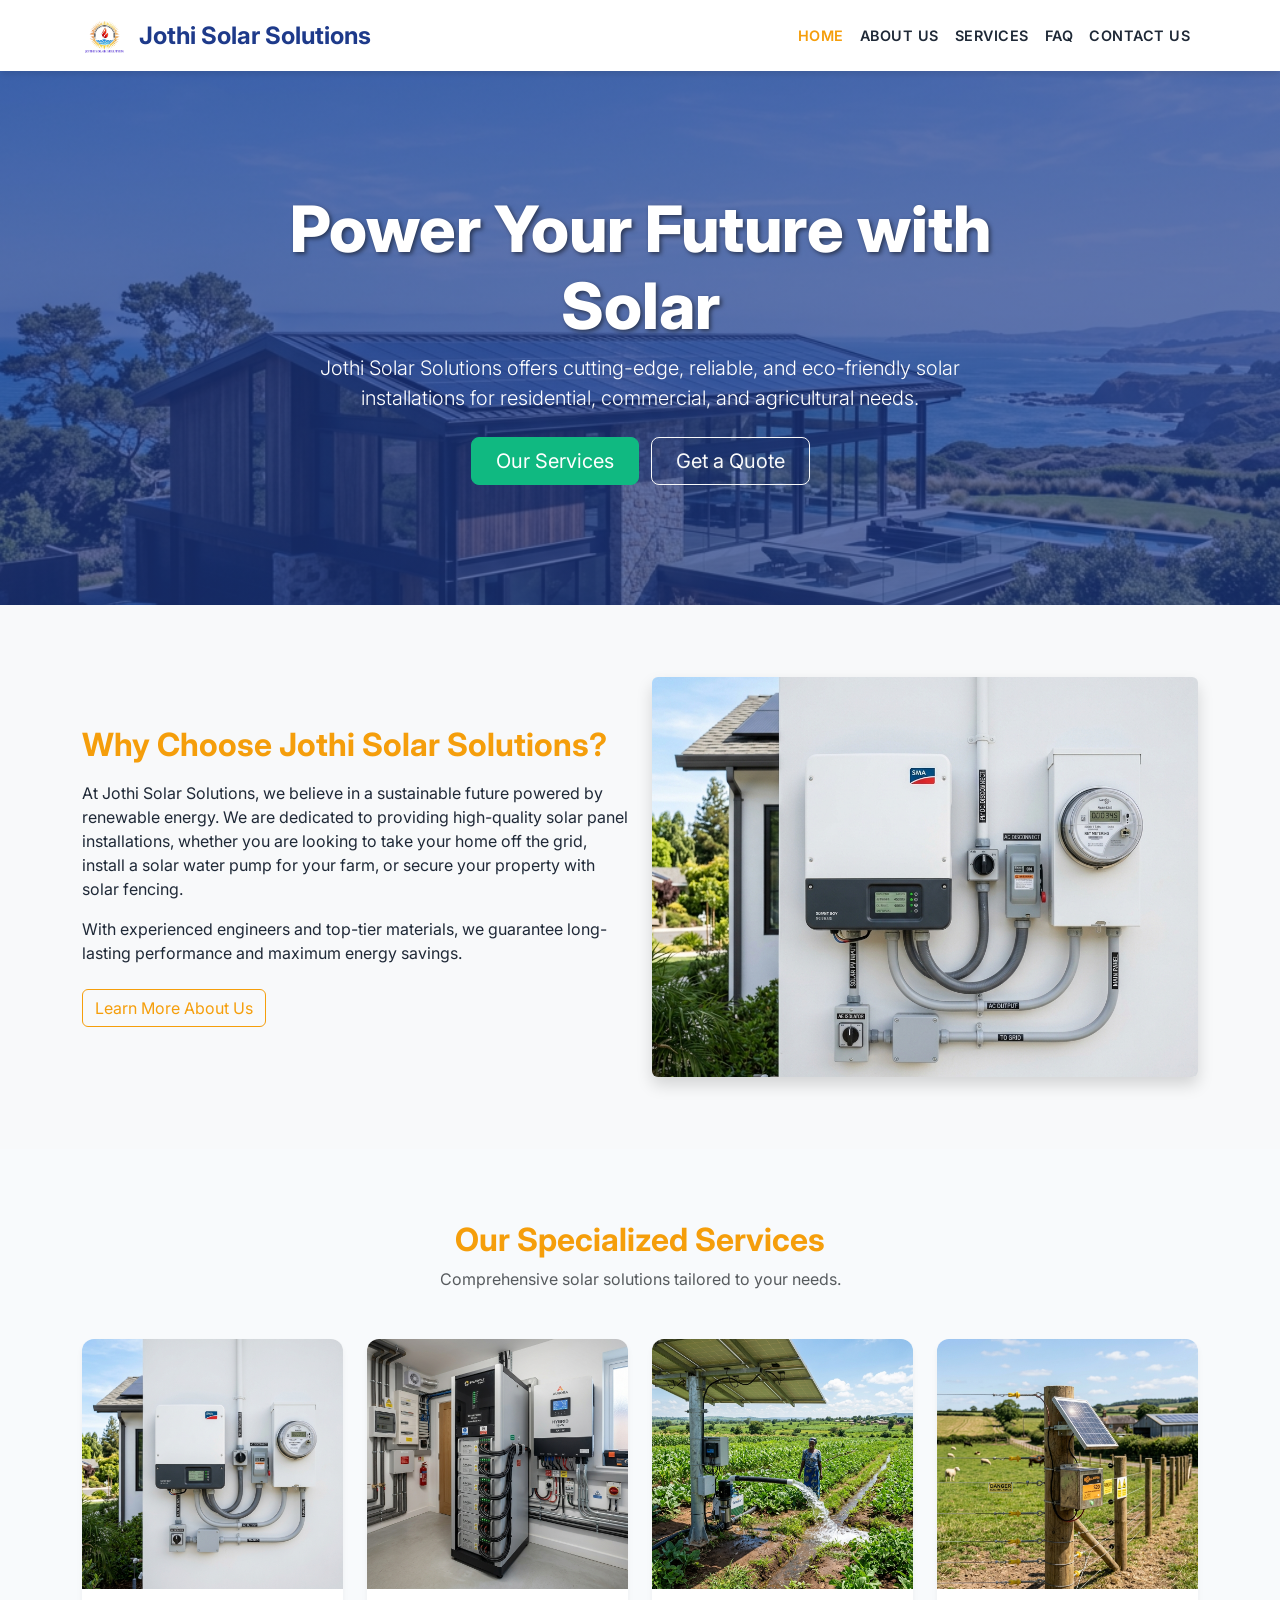
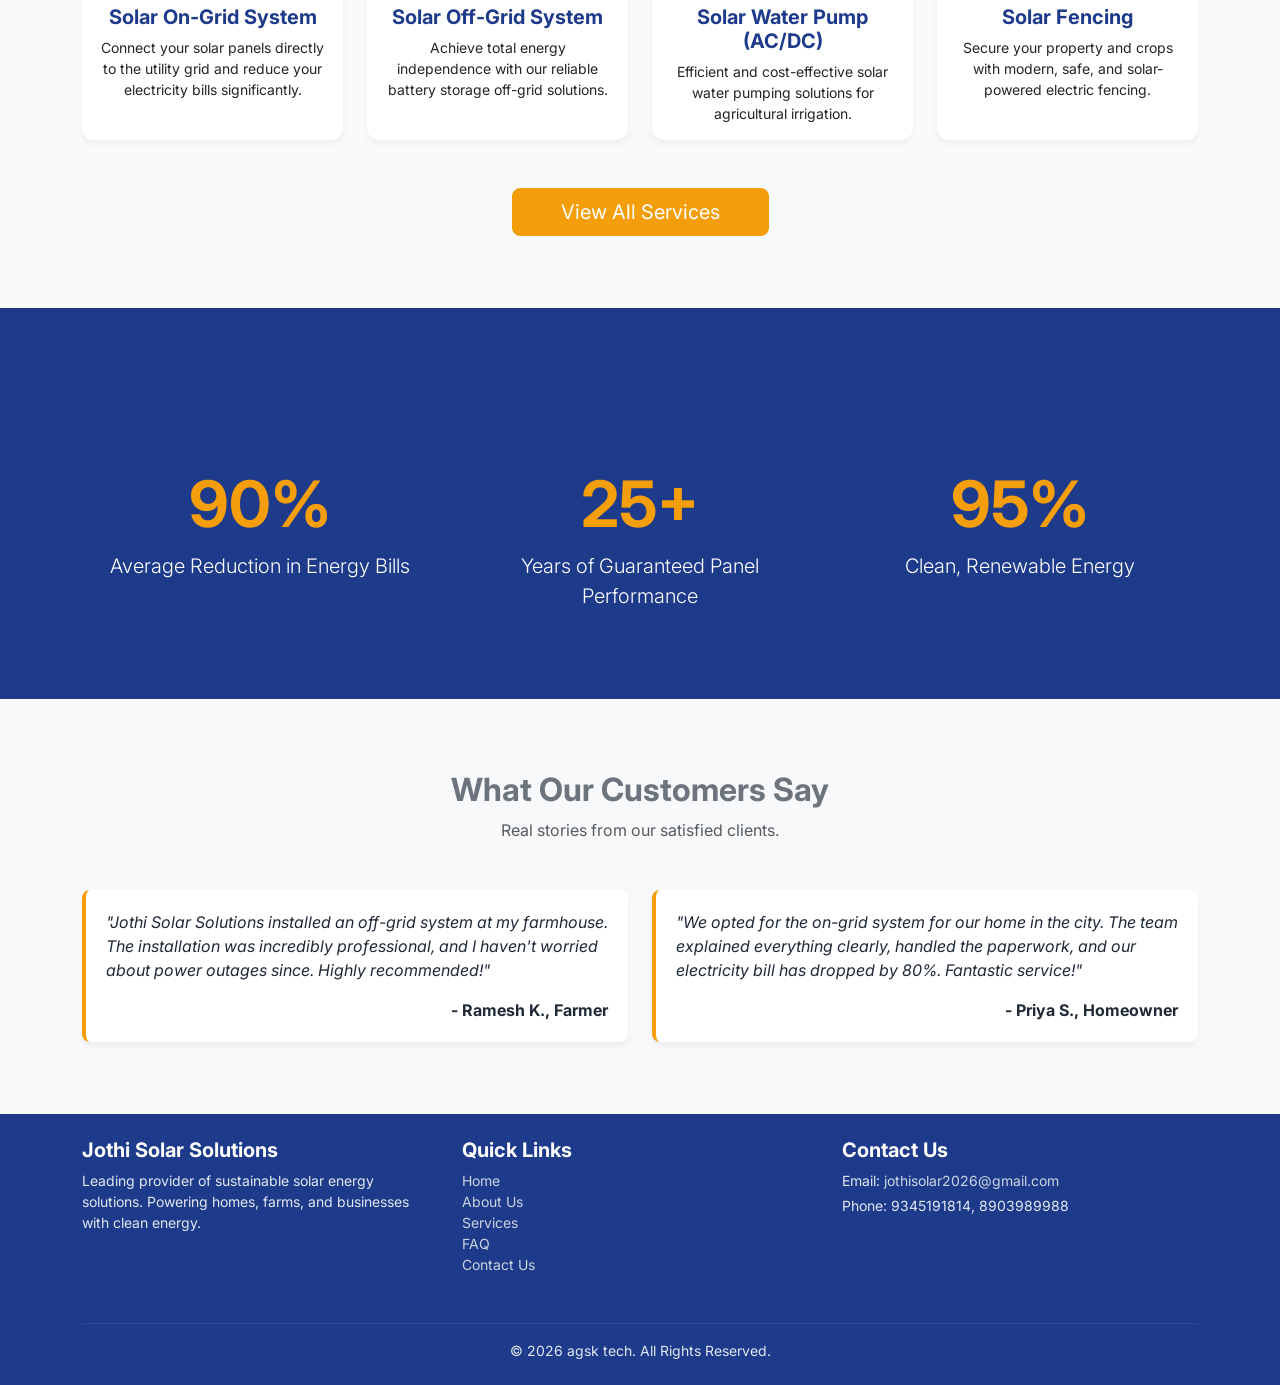
==== index.html @ 8060fc26 "first commit" ====
<!DOCTYPE html>
<html lang="en">

<head>
    <meta charset="UTF-8">
    <meta name="viewport" content="width=device-width, initial-scale=1.0">
    <title>Jothi Solar Solutions - Home</title>
    <link href="https://cdn.jsdelivr.net/npm/bootstrap@5.3.0/dist/css/bootstrap.min.css" rel="stylesheet">
    <link href="https://fonts.googleapis.com/css2?family=Inter:wght@300;400;600;700&display=swap" rel="stylesheet">
    <link rel="stylesheet" href="css/style.css">
</head>

<body>

    <!-- Navigation -->
    <nav class="navbar navbar-expand-lg navbar-light bg-white sticky-top">
        <div class="container">
            <a class="navbar-brand d-flex align-items-center" href="index.html">
                <img src="images/logo.png" alt="Jothi Solar Solutions Logo" onerror="this.style.display='none'">
                <span class="fw-bold text-success fs-4">Jothi Solar Solutions</span>
            </a>
            <button class="navbar-toggler" type="button" data-bs-toggle="collapse" data-bs-toggle="collapse"
                data-bs-target="#navbarNav">
                <span class="navbar-toggler-icon"></span>
            </button>
            <div class="collapse navbar-collapse" id="navbarNav">
                <ul class="navbar-nav ms-auto">
                    <li class="nav-item"><a class="nav-link active" href="index.html">Home</a></li>
                    <li class="nav-item"><a class="nav-link" href="about.html">About Us</a></li>
                    <li class="nav-item"><a class="nav-link" href="services.html">Services</a></li>
                    <li class="nav-item"><a class="nav-link" href="faq.html">FAQ</a></li>
                    <li class="nav-item"><a class="nav-link" href="contact.html">Contact Us</a></li>
                </ul>
            </div>
        </div>
    </nav>

    <!-- Hero Section -->
    <section class="hero-section d-flex align-items-center">
        <div class="container">
            <div class="row">
                <div class="col-md-8 mx-auto">
                    <h1>Power Your Future with Solar</h1>
                    <p class="lead mb-4">Jothi Solar Solutions offers cutting-edge, reliable, and eco-friendly solar
                        installations for residential, commercial, and agricultural needs.</p>
                    <a href="services.html" class="btn btn-success btn-lg px-4 me-2">Our Services</a>
                    <a href="contact.html" class="btn btn-outline-light btn-lg px-4">Get a Quote</a>
                </div>
            </div>
        </div>
    </section>

    <!-- Brief About Us -->
    <section class="py-5 bg-light">
        <div class="container py-4">
            <div class="row align-items-center">
                <div class="col-lg-6">
                    <h2 class="fw-bold text-primary mb-3">Why Choose Jothi Solar Solutions?</h2>
                    <p>At Jothi Solar Solutions, we believe in a sustainable future powered by renewable energy. We are
                        dedicated to providing high-quality solar panel installations, whether you are looking to take
                        your home off the grid, install a solar water pump for your farm, or secure your property with
                        solar fencing.</p>
                    <p>With experienced engineers and top-tier materials, we guarantee long-lasting performance and
                        maximum energy savings.</p>
                    <a href="about.html" class="btn btn-outline-primary mt-2">Learn More About Us</a>
                </div>
                <div class="col-lg-6 mt-4 mt-lg-0 text-center">
                    <img src="images/on_grid.png" alt="Solar Installation" class="img-fluid rounded shadow"
                        style="max-height: 400px; object-fit: cover; width: 100%;">
                </div>
            </div>
        </div>
    </section>

    <!-- Featured Services Snippet -->
    <section class="py-5">
        <div class="container py-4">
            <div class="text-center mb-5">
                <h2 class="fw-bold text-primary">Our Specialized Services</h2>
                <p class="text-muted">Comprehensive solar solutions tailored to your needs.</p>
            </div>
            <div class="row g-4">
                <!-- Service 1 -->
                <div class="col-md-3">
                    <div class="card service-card">
                        <img src="images/on_grid.png" class="card-img-top" alt="On Grid System">
                        <div class="card-body text-center">
                            <h5 class="card-title">Solar On-Grid System</h5>
                            <p class="card-text small">Connect your solar panels directly to the utility grid and reduce
                                your electricity bills significantly.</p>
                        </div>
                    </div>
                </div>
                <!-- Service 2 -->
                <div class="col-md-3">
                    <div class="card service-card">
                        <img src="images/off_grid.png" class="card-img-top" alt="Off Grid System">
                        <div class="card-body text-center">
                            <h5 class="card-title">Solar Off-Grid System</h5>
                            <p class="card-text small">Achieve total energy independence with our reliable battery
                                storage off-grid solutions.</p>
                        </div>
                    </div>
                </div>
                <!-- Service 3 -->
                <div class="col-md-3">
                    <div class="card service-card">
                        <img src="images/solar_water_pump.png" class="card-img-top" alt="Solar Water Pump">
                        <div class="card-body text-center">
                            <h5 class="card-title">Solar Water Pump (AC/DC)</h5>
                            <p class="card-text small">Efficient and cost-effective solar water pumping solutions for
                                agricultural irrigation.</p>
                        </div>
                    </div>
                </div>
                <!-- Service 4 -->
                <div class="col-md-3">
                    <div class="card service-card">
                        <img src="images/solar_fencing.png" class="card-img-top" alt="Solar Fencing">
                        <div class="card-body text-center">
                            <h5 class="card-title">Solar Fencing</h5>
                            <p class="card-text small">Secure your property and crops with modern, safe, and
                                solar-powered electric fencing.</p>
                        </div>
                    </div>
                </div>
            </div>
            <div class="text-center mt-5">
                <a href="services.html" class="btn btn-primary btn-lg px-5">View All Services</a>
            </div>
        </div>
    </section>

    <!-- Why Go Solar Statistics -->
    <section class="py-5 bg-secondary text-white">
        <div class="container py-4 text-center">
            <h2 class="fw-bold mb-5">The Impact of Going Solar</h2>
            <div class="row g-4">
                <div class="col-md-4">
                    <h1 class="display-3 fw-bold text-primary">90%</h1>
                    <p class="lead">Average Reduction in Energy Bills</p>
                </div>
                <div class="col-md-4">
                    <h1 class="display-3 fw-bold text-primary">25+</h1>
                    <p class="lead">Years of Guaranteed Panel Performance</p>
                </div>
                <div class="col-md-4">
                    <h1 class="display-3 fw-bold text-primary">95%</h1>
                    <p class="lead">Clean, Renewable Energy</p>
                </div>
            </div>
        </div>
    </section>

    <!-- Testimonials -->
    <section class="py-5 bg-light">
        <div class="container py-4">
            <div class="text-center mb-5">
                <h2 class="fw-bold text-secondary">What Our Customers Say</h2>
                <p class="text-muted">Real stories from our satisfied clients.</p>
            </div>
            <div class="row g-4">
                <div class="col-md-6">
                    <div class="testimonial-box h-100">
                        <p class="fst-italic">"Jothi Solar Solutions installed an off-grid system at my farmhouse. The
                            installation was incredibly professional, and I haven't worried about power outages since.
                            Highly recommended!"</p>
                        <p class="fw-bold text-end mt-3 mb-0">- Ramesh K., Farmer</p>
                    </div>
                </div>
                <div class="col-md-6">
                    <div class="testimonial-box h-100">
                        <p class="fst-italic">"We opted for the on-grid system for our home in the city. The team
                            explained everything clearly, handled the paperwork, and our electricity bill has dropped by
                            80%. Fantastic service!"</p>
                        <p class="fw-bold text-end mt-3 mb-0">- Priya S., Homeowner</p>
                    </div>
                </div>
            </div>
        </div>
    </section>

    <!-- Footer -->
    <footer class="py-4 mt-auto">
        <div class="container text-center text-md-start">
            <div class="row">
                <div class="col-md-4 mb-3">
                    <h5 class="text-white fw-bold">Jothi Solar Solutions</h5>
                    <p class="small">Leading provider of sustainable solar energy solutions. Powering homes, farms, and
                        businesses with clean energy.</p>
                </div>
                <div class="col-md-4 mb-3">
                    <h5 class="text-white fw-bold">Quick Links</h5>
                    <ul class="list-unstyled small">
                        <li><a href="index.html">Home</a></li>
                        <li><a href="about.html">About Us</a></li>
                        <li><a href="services.html">Services</a></li>
                        <li><a href="faq.html">FAQ</a></li>
                        <li><a href="contact.html">Contact Us</a></li>
                    </ul>
                </div>
                <div class="col-md-4 mb-3">
                    <h5 class="text-white fw-bold">Contact Us</h5>
                    <p class="small mb-1">Email: <a href="mailto:jothisolar2026@gmail.com">jothisolar2026@gmail.com</a>
                    </p>
                    <p class="small mb-1">Phone: 9345191814, 8903989988</p>
                </div>
            </div>
            <hr class="border-secondary">
            <div class="text-center small">
                &copy; <span id="current-year"></span> agsk tech. All Rights Reserved.
            </div>
        </div>
    </footer>

    <script src="https://cdn.jsdelivr.net/npm/bootstrap@5.3.0/dist/js/bootstrap.bundle.min.js"></script>
    <script src="js/script.js"></script>
</body>

</html>
---- css/style.css ----
:root {
    --primary-color: #f59e0b; /* Amber / Sun Yellow */
    --primary-hover: #d97706;
    --secondary-color: #1e3a8a; /* Deep Blue */
    --light-bg: #f8fafc;
    --dark-text: #1f2937;
    --accent-color: #10b981; /* Eco Green */
}

body {
    font-family: 'Inter', sans-serif;
    color: var(--dark-text);
    background-color: var(--light-bg);
}

/* Typography Enhancements */
h1, h2, h3, h4, h5, h6 {
    color: var(--secondary-color);
}

.text-primary {
    color: var(--primary-color) !important;
}

.text-success {
    color: var(--accent-color) !important;
}

.bg-primary {
    background-color: var(--primary-color) !important;
}

.bg-secondary {
    background-color: var(--secondary-color) !important;
}

.bg-success {
    background-color: var(--accent-color) !important;
}

.btn-primary {
    background-color: var(--primary-color);
    border-color: var(--primary-color);
    color: white;
}
.btn-primary:hover {
    background-color: var(--primary-hover);
    border-color: var(--primary-hover);
}

.btn-success {
    background-color: var(--accent-color);
    border-color: var(--accent-color);
    color: white;
}

.btn-outline-primary {
    color: var(--primary-color);
    border-color: var(--primary-color);
}
.btn-outline-primary:hover {
    background-color: var(--primary-color);
    color: white;
}

/* Navbar */
.navbar {
    box-shadow: 0 4px 6px -1px rgba(0, 0, 0, 0.1);
    background-color: white !important;
}
.navbar-brand img {
    height: 45px;
    margin-right: 12px;
    border-radius: 5px;
}
.navbar-brand span {
    color: var(--secondary-color) !important;
}
.nav-link {
    font-weight: 600;
    color: var(--dark-text) !important;
    transition: color 0.3s;
    text-transform: uppercase;
    font-size: 0.9rem;
    letter-spacing: 0.5px;
}
.nav-link:hover, .nav-link.active {
    color: var(--primary-color) !important;
}

/* Hero Section */
.hero-section {
    background: linear-gradient(rgba(30, 58, 138, 0.7), rgba(30, 58, 138, 0.7)), url('../images/hero_solar.png') no-repeat center center;
    background-size: cover;
    color: white;
    padding: 120px 0;
    text-align: center;
}
.hero-section h1 {
    font-size: 4rem;
    font-weight: 800;
    color: white;
    text-shadow: 2px 2px 4px rgba(0,0,0,0.5);
}

/* Service Cards */
.service-card {
    transition: transform 0.3s, box-shadow 0.3s;
    border: none;
    border-radius: 12px;
    box-shadow: 0 4px 6px rgba(0,0,0,0.05);
    height: 100%;
    overflow: hidden;
}
.service-card:hover {
    transform: translateY(-10px);
    box-shadow: 0 20px 25px -5px rgba(0,0,0,0.1), 0 10px 10px -5px rgba(0,0,0,0.04);
}
.service-card img {
    height: 250px;
    object-fit: cover;
}
.card-title {
    color: var(--secondary-color);
    font-weight: 700;
}

/* Testimonials */
.testimonial-box {
    background: white;
    border-left: 4px solid var(--primary-color);
    padding: 20px;
    border-radius: 8px;
    box-shadow: 0 4px 6px rgba(0,0,0,0.05);
}

/* Footer */
footer {
    background-color: var(--secondary-color);
    color: #e2e8f0;
}
footer a {
    color: #cbd5e1;
    text-decoration: none;
    transition: color 0.2s;
}
footer a:hover {
    color: var(--primary-color);
}
.footer-logo {
    height: 50px;
    margin-bottom: 15px;
}
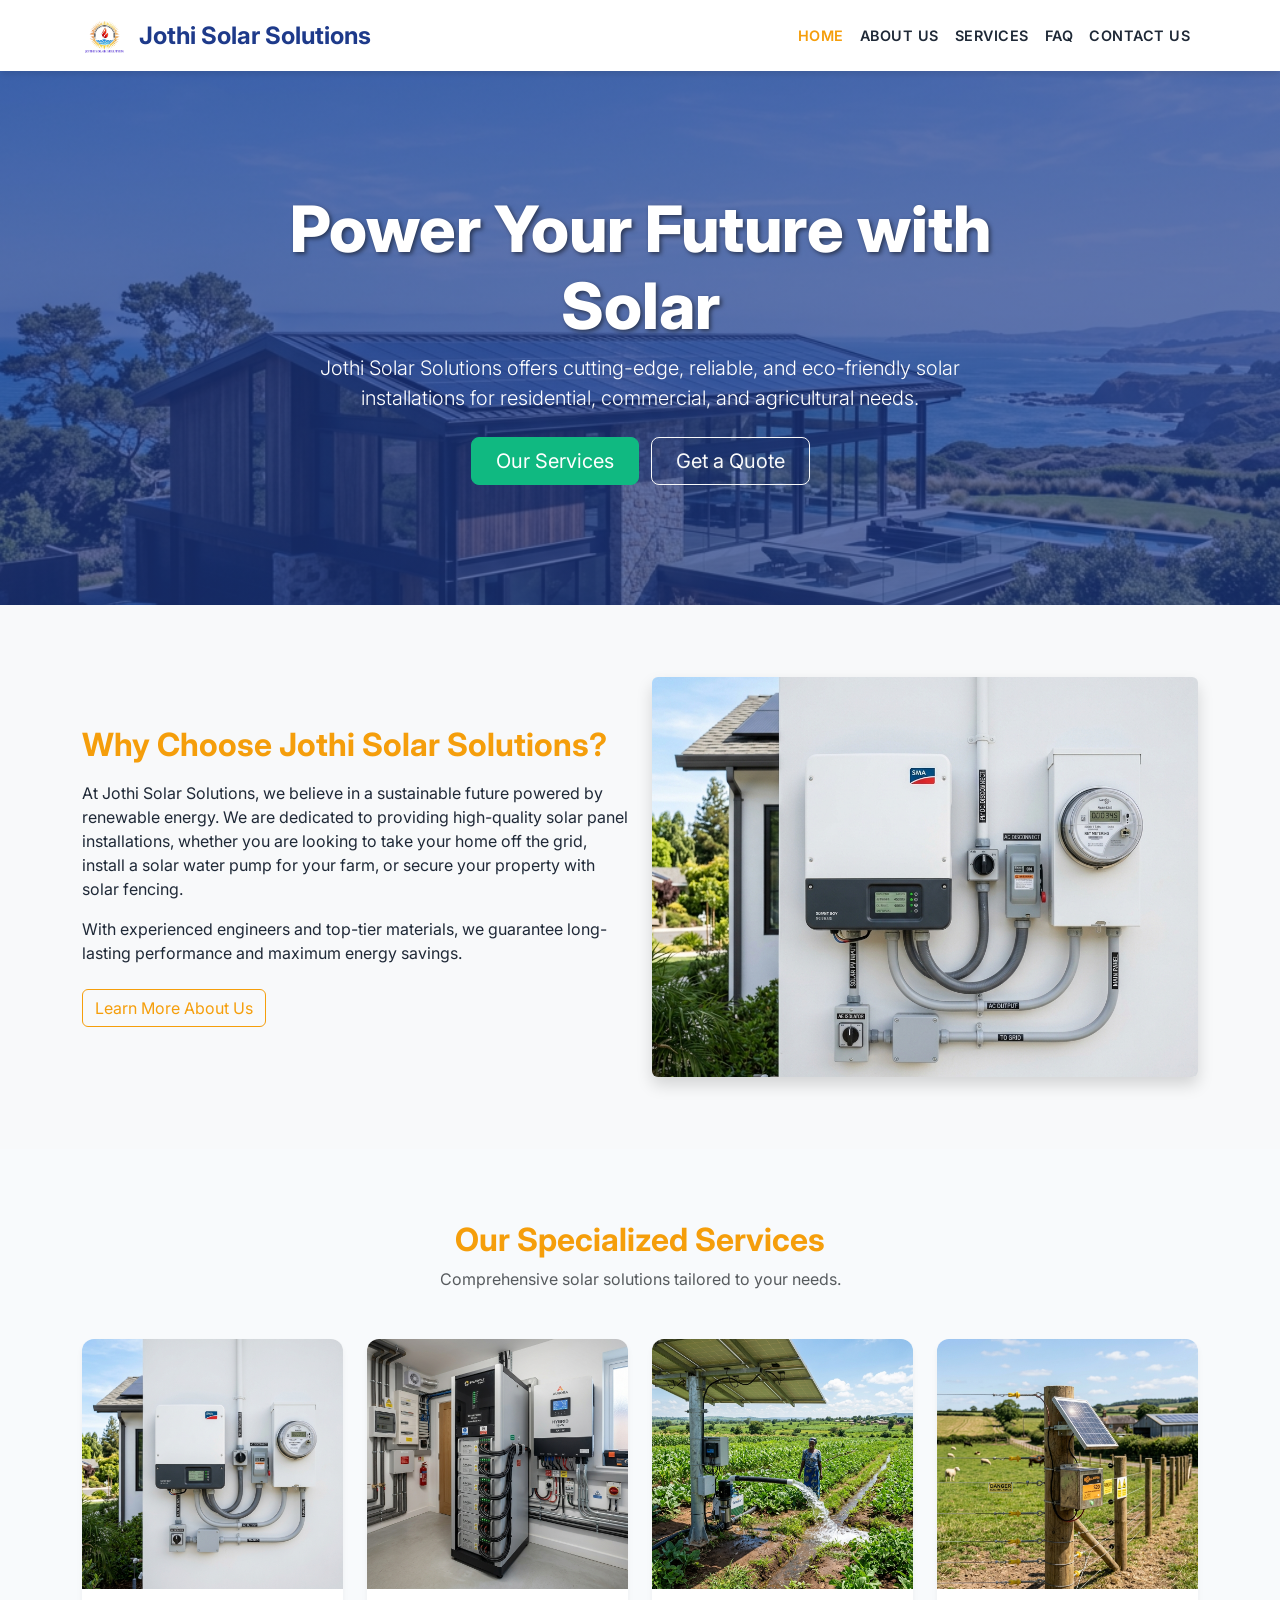
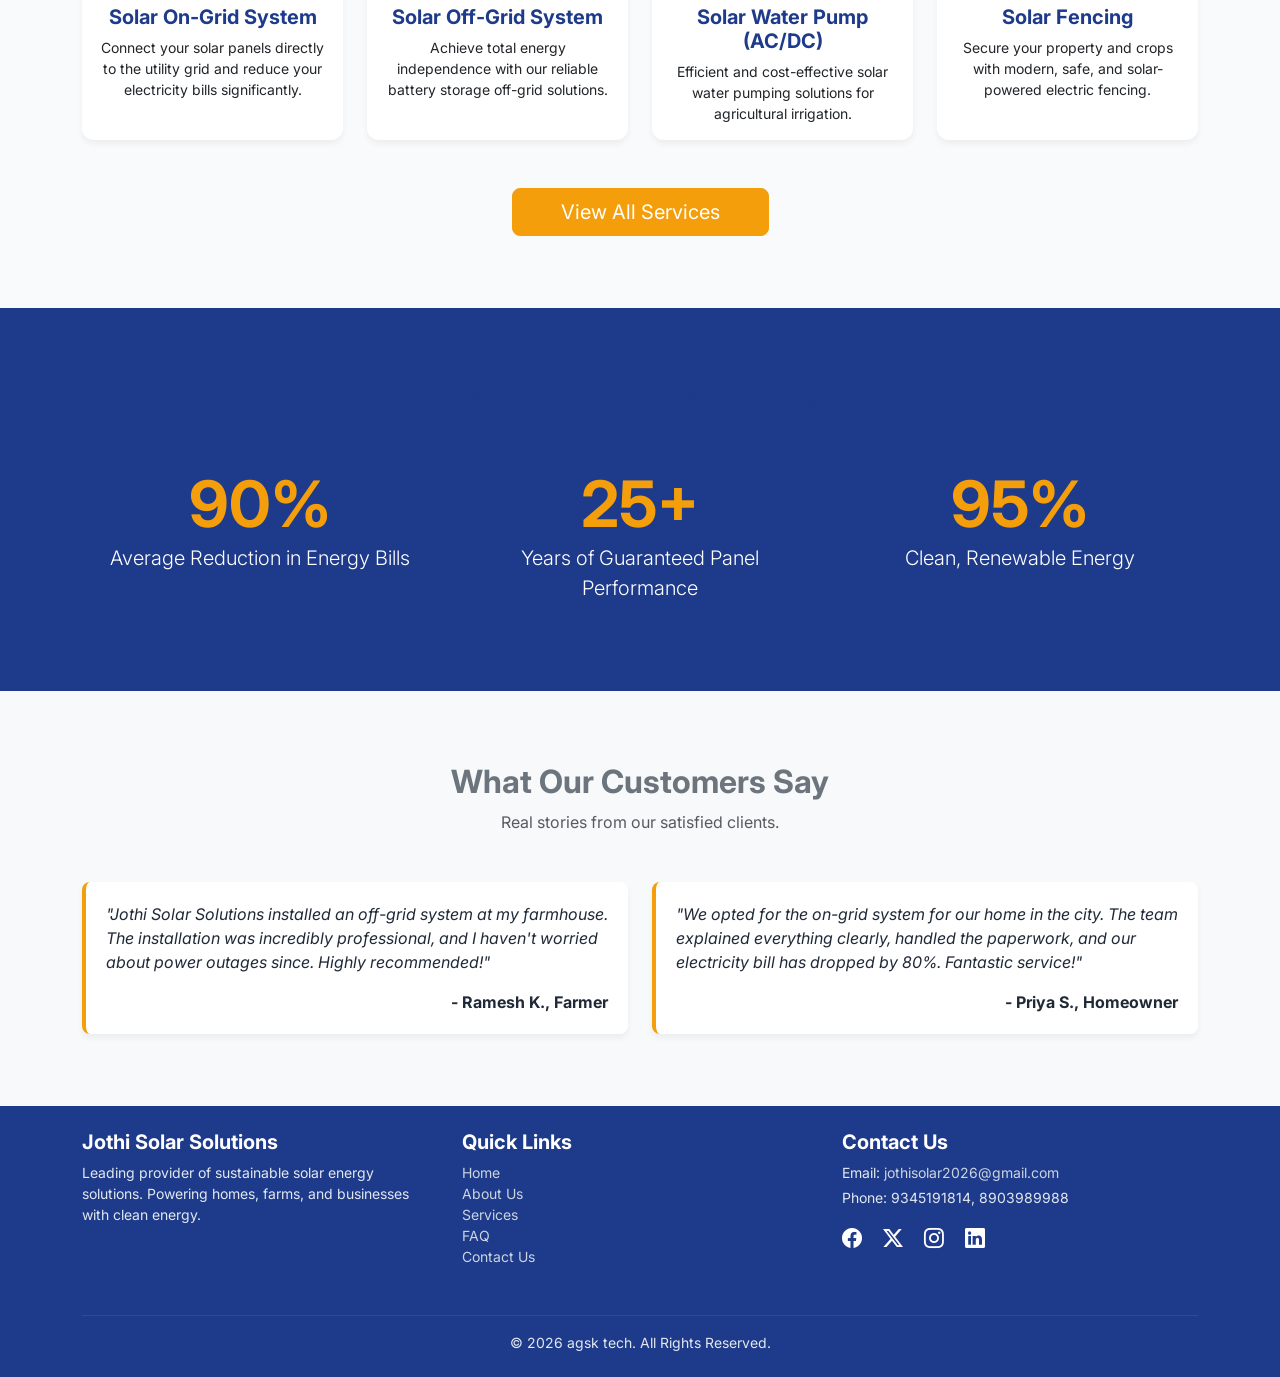
==== commit 665479de: "feat: add social media icons and main tag semantic structure to pages and implement Gzip compression" ====
--- a/index.html
+++ b/index.html
@@ -4,10 +4,47 @@
 <head>
     <meta charset="UTF-8">
     <meta name="viewport" content="width=device-width, initial-scale=1.0">
+    <meta name="description" content="Jothi Solar Solutions provides cutting-edge, reliable, and eco-friendly solar installations, including on-grid, off-grid, solar water pumps, and fencing.">
+    <meta name="keywords" content="solar solutions, solar energy, solar panels, off-grid solar, on-grid solar, solar water pump, solar fencing, Jothi Solar Solutions">
+    <meta name="author" content="Jothi Solar Solutions">
+    <meta property="og:title" content="Jothi Solar Solutions - Home">
+    <meta property="og:description" content="Jothi Solar Solutions provides cutting-edge, reliable, and eco-friendly solar installations, including on-grid, off-grid, solar water pumps, and fencing.">
+    <meta property="og:type" content="website">
+    <meta property="og:image" content="images/logo.png">
+    <meta name="twitter:card" content="summary_large_image">
+    <meta name="twitter:title" content="Jothi Solar Solutions - Home">
+    <meta name="twitter:description" content="Jothi Solar Solutions provides cutting-edge, reliable, and eco-friendly solar installations, including on-grid, off-grid, solar water pumps, and fencing.">
+    <meta name="twitter:image" content="images/logo.png">
     <title>Jothi Solar Solutions - Home</title>
+    <script type="application/ld+json">
+    {
+      "@context": "https://schema.org",
+      "@type": "LocalBusiness",
+      "name": "Jothi Solar Solutions",
+      "image": "images/logo.png",
+      "description": "Jothi Solar Solutions offers cutting-edge, reliable, and eco-friendly solar installations for residential, commercial, and agricultural needs.",
+      "telephone": "9345191814",
+      "email": "jothisolar2026@gmail.com"
+    }
+    </script>
     <link href="https://cdn.jsdelivr.net/npm/bootstrap@5.3.0/dist/css/bootstrap.min.css" rel="stylesheet">
     <link href="https://fonts.googleapis.com/css2?family=Inter:wght@300;400;600;700&display=swap" rel="stylesheet">
+    <!-- Include Bootstrap Icons -->
+    <link rel="stylesheet" href="https://cdn.jsdelivr.net/npm/bootstrap-icons@1.10.5/font/bootstrap-icons.css">
     <link rel="stylesheet" href="css/style.css">
+
+    <!--  analytics -->
+    <!-- Google tag (gtag.js) -->
+    <script async src="https://www.googletagmanager.com/gtag/js?id=G-3X9K0T4BQD"></script>
+    <script>
+        window.dataLayer = window.dataLayer || [];
+        function gtag(){dataLayer.push(arguments);}
+        gtag('js', new Date());
+
+        gtag('config', 'G-3X9K0T4BQD');
+    </script>
+
+
 </head>
 
 <body>
@@ -35,6 +72,8 @@
         </div>
     </nav>
 
+    <main>
+
     <!-- Hero Section -->
     <section class="hero-section d-flex align-items-center">
         <div class="container">
@@ -137,15 +176,15 @@
             <h2 class="fw-bold mb-5">The Impact of Going Solar</h2>
             <div class="row g-4">
                 <div class="col-md-4">
-                    <h1 class="display-3 fw-bold text-primary">90%</h1>
+                    <div class="display-3 fw-bold text-primary">90%</div>
                     <p class="lead">Average Reduction in Energy Bills</p>
                 </div>
                 <div class="col-md-4">
-                    <h1 class="display-3 fw-bold text-primary">25+</h1>
+                    <div class="display-3 fw-bold text-primary">25+</div>
                     <p class="lead">Years of Guaranteed Panel Performance</p>
                 </div>
                 <div class="col-md-4">
-                    <h1 class="display-3 fw-bold text-primary">95%</h1>
+                    <div class="display-3 fw-bold text-primary">95%</div>
                     <p class="lead">Clean, Renewable Energy</p>
                 </div>
             </div>
@@ -179,6 +218,7 @@
             </div>
         </div>
     </section>
+    </main>
 
     <!-- Footer -->
     <footer class="py-4 mt-auto">
@@ -204,6 +244,12 @@
                     <p class="small mb-1">Email: <a href="mailto:jothisolar2026@gmail.com">jothisolar2026@gmail.com</a>
                     </p>
                     <p class="small mb-1">Phone: 9345191814, 8903989988</p>
+                    <div class="mt-3 fs-5">
+                        <a href="https://www.facebook.com" target="_blank" rel="noopener noreferrer" class="text-white me-3" title="Facebook"><i class="bi bi-facebook"></i></a>
+                        <a href="https://twitter.com" target="_blank" rel="noopener noreferrer" class="text-white me-3" title="Twitter"><i class="bi bi-twitter-x"></i></a>
+                        <a href="https://www.instagram.com" target="_blank" rel="noopener noreferrer" class="text-white me-3" title="Instagram"><i class="bi bi-instagram"></i></a>
+                        <a href="https://www.linkedin.com" target="_blank" rel="noopener noreferrer" class="text-white" title="LinkedIn"><i class="bi bi-linkedin"></i></a>
+                    </div>
                 </div>
             </div>
             <hr class="border-secondary">
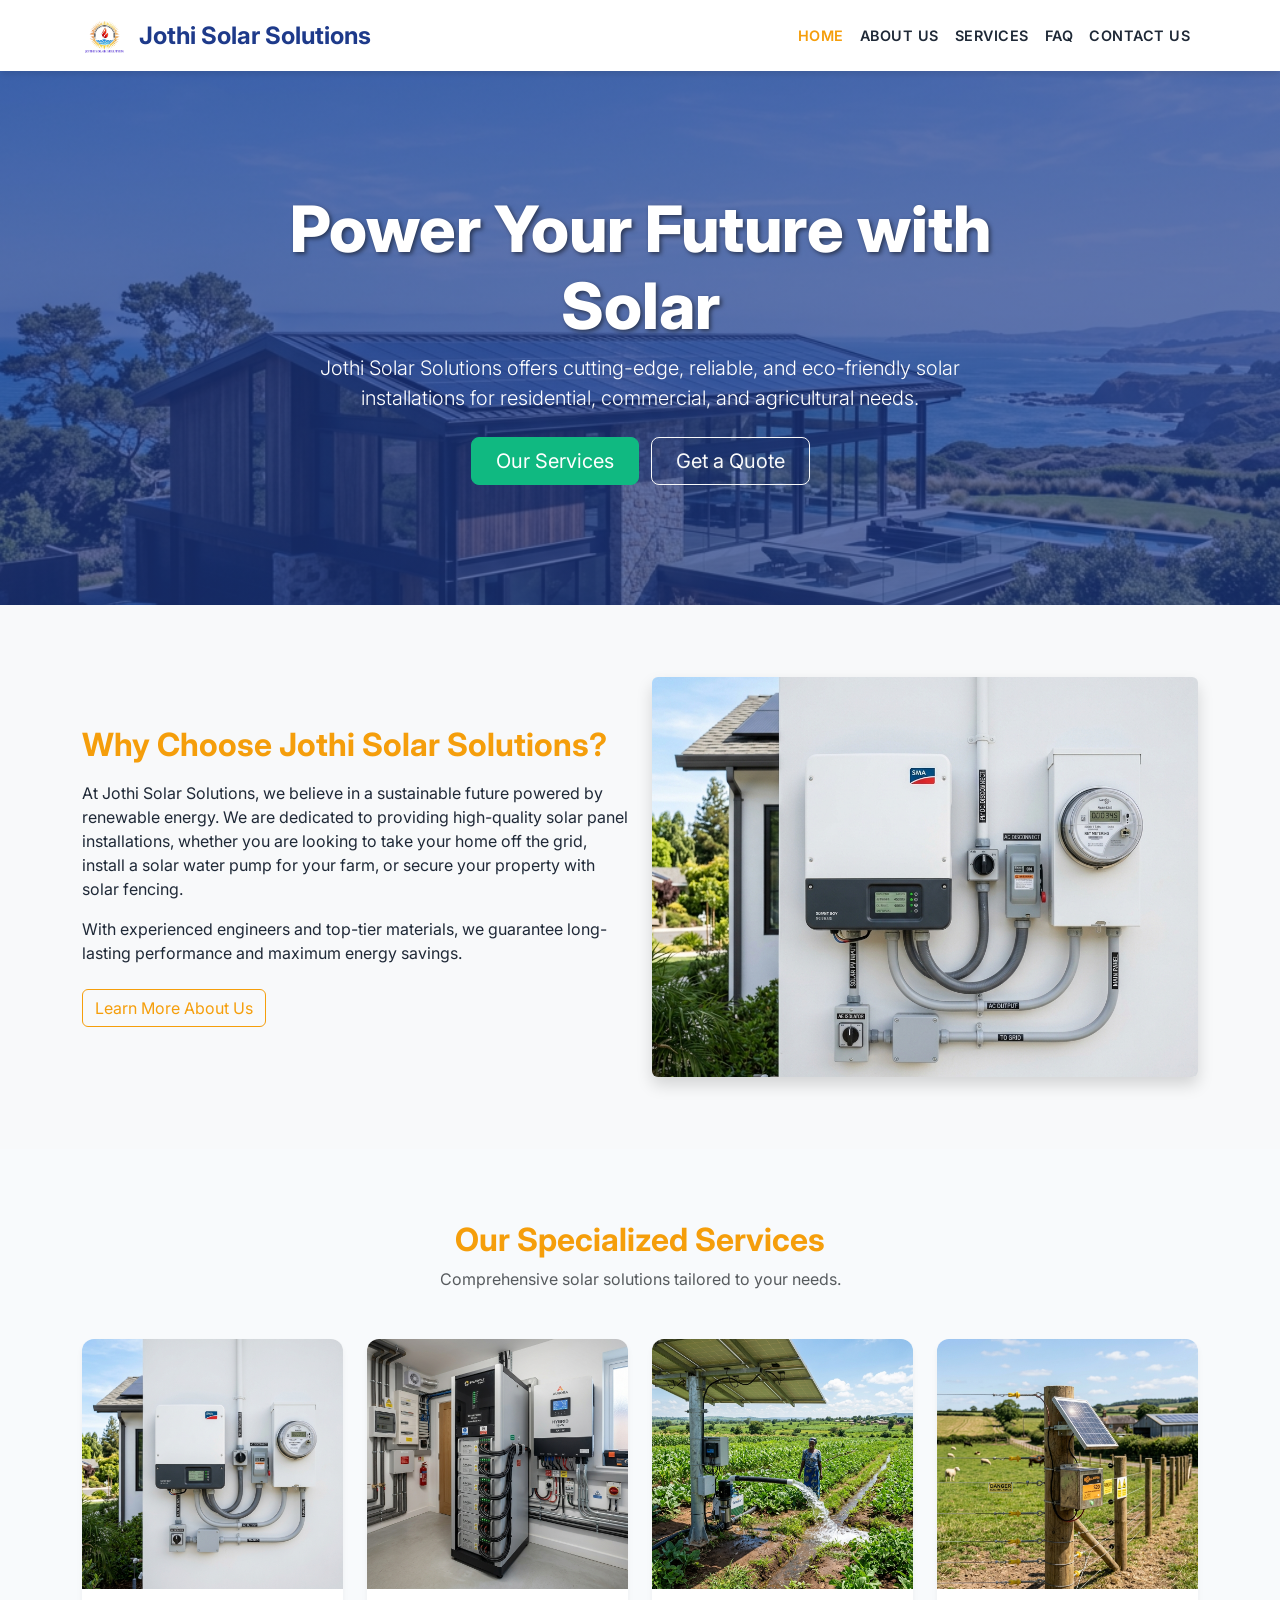
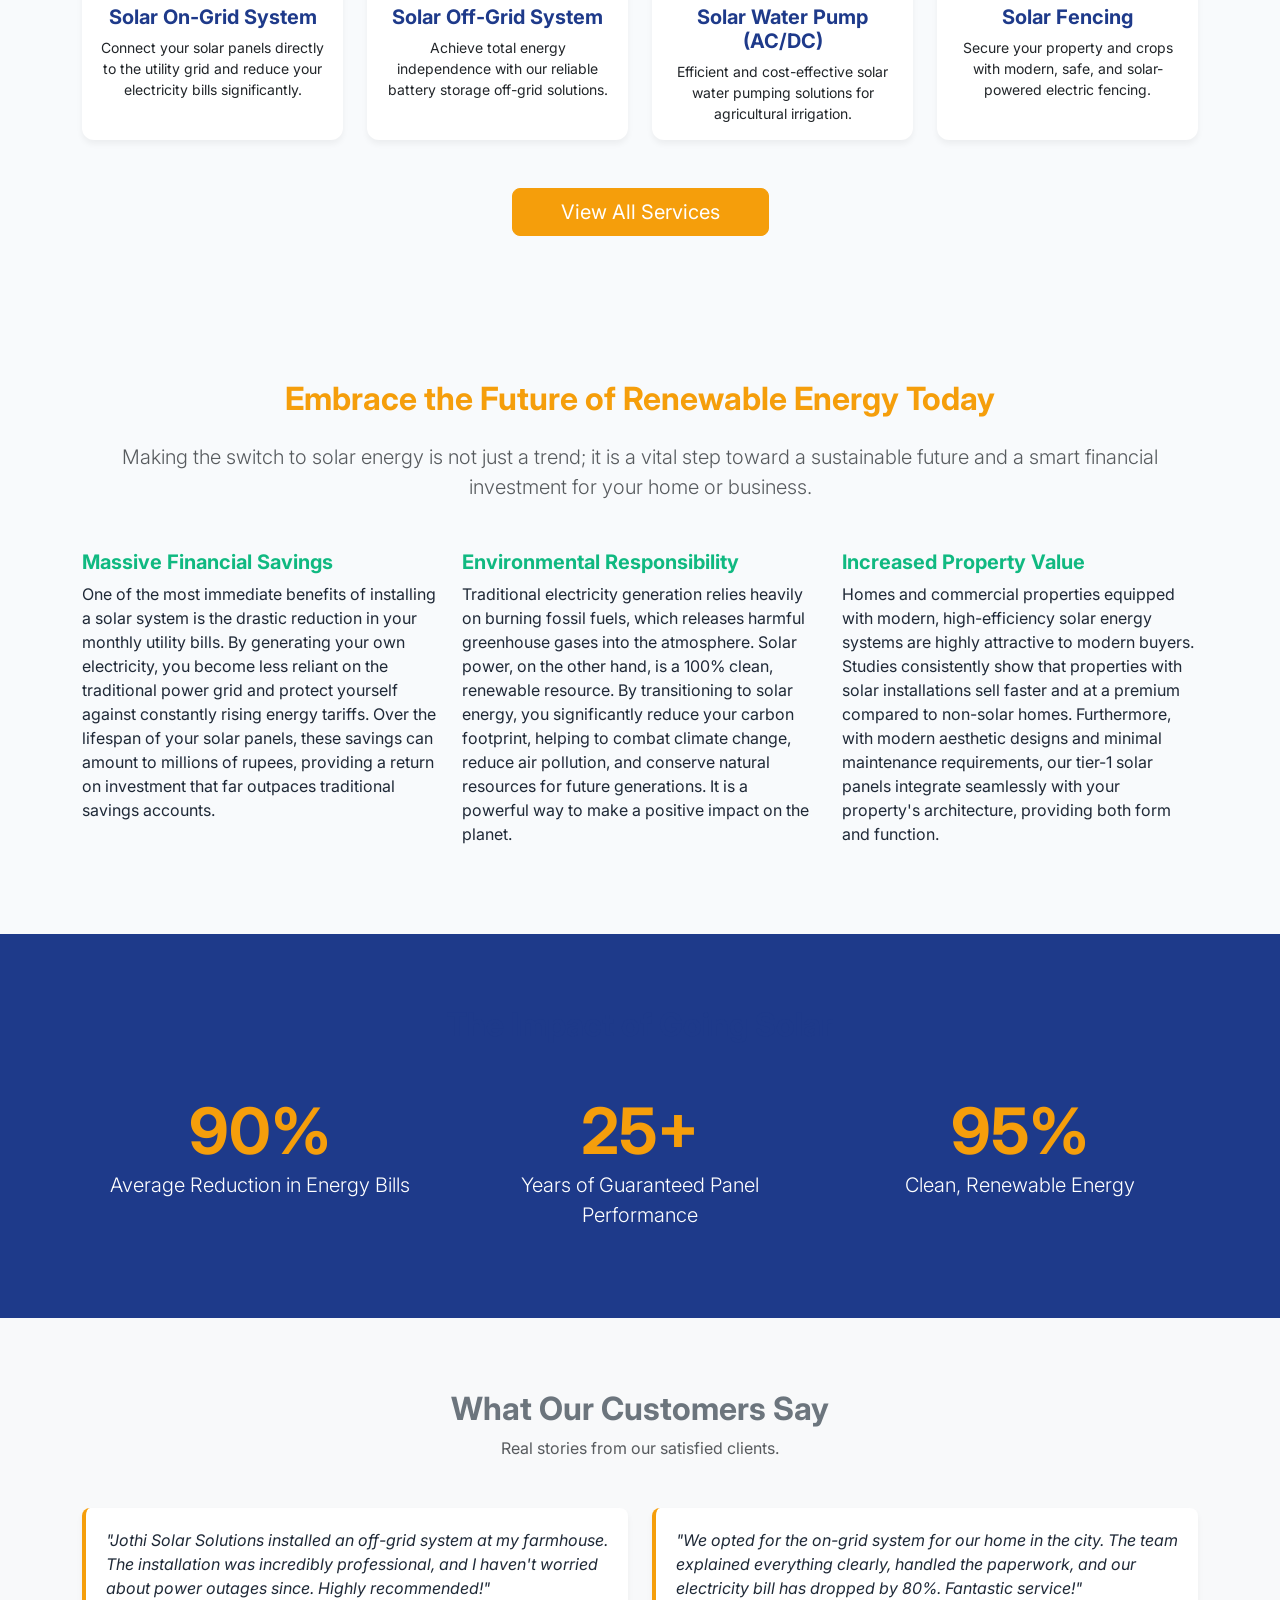
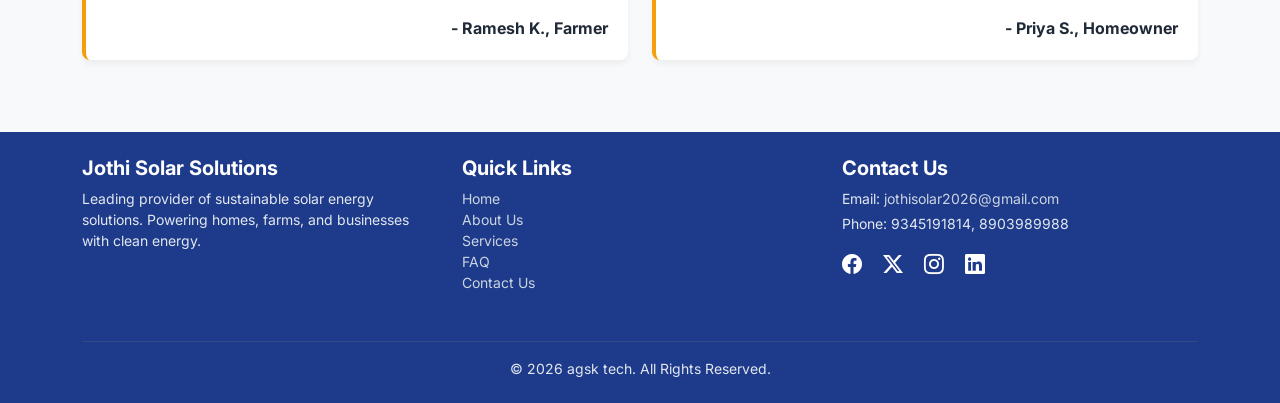
==== commit c83f1c73: "feat: update SEO meta titles and add educational content sections to landing pages" ====
--- a/index.html
+++ b/index.html
@@ -7,15 +7,15 @@
     <meta name="description" content="Jothi Solar Solutions provides cutting-edge, reliable, and eco-friendly solar installations, including on-grid, off-grid, solar water pumps, and fencing.">
     <meta name="keywords" content="solar solutions, solar energy, solar panels, off-grid solar, on-grid solar, solar water pump, solar fencing, Jothi Solar Solutions">
     <meta name="author" content="Jothi Solar Solutions">
-    <meta property="og:title" content="Jothi Solar Solutions - Home">
+    <meta property="og:title" content="Jothi Solar Solutions - Top Solar Panels & Installation">
     <meta property="og:description" content="Jothi Solar Solutions provides cutting-edge, reliable, and eco-friendly solar installations, including on-grid, off-grid, solar water pumps, and fencing.">
     <meta property="og:type" content="website">
     <meta property="og:image" content="images/logo.png">
     <meta name="twitter:card" content="summary_large_image">
-    <meta name="twitter:title" content="Jothi Solar Solutions - Home">
+    <meta name="twitter:title" content="Jothi Solar Solutions - Top Solar Panels & Installation">
     <meta name="twitter:description" content="Jothi Solar Solutions provides cutting-edge, reliable, and eco-friendly solar installations, including on-grid, off-grid, solar water pumps, and fencing.">
     <meta name="twitter:image" content="images/logo.png">
-    <title>Jothi Solar Solutions - Home</title>
+    <title>Jothi Solar Solutions - Top Solar Panels & Installation</title>
     <script type="application/ld+json">
     {
       "@context": "https://schema.org",
@@ -170,6 +170,32 @@
         </div>
     </section>
 
+    <!-- The Future of Renewable Energy -->
+    <section class="py-5">
+        <div class="container py-4">
+            <div class="row align-items-center">
+                <div class="col-lg-12">
+                    <h2 class="fw-bold text-primary mb-4 text-center">Embrace the Future of Renewable Energy Today</h2>
+                    <p class="lead text-muted text-center mb-5">Making the switch to solar energy is not just a trend; it is a vital step toward a sustainable future and a smart financial investment for your home or business.</p>
+                    <div class="row g-4">
+                        <div class="col-md-4">
+                            <h5 class="fw-bold text-success">Massive Financial Savings</h5>
+                            <p>One of the most immediate benefits of installing a solar system is the drastic reduction in your monthly utility bills. By generating your own electricity, you become less reliant on the traditional power grid and protect yourself against constantly rising energy tariffs. Over the lifespan of your solar panels, these savings can amount to millions of rupees, providing a return on investment that far outpaces traditional savings accounts.</p>
+                        </div>
+                        <div class="col-md-4">
+                            <h5 class="fw-bold text-success">Environmental Responsibility</h5>
+                            <p>Traditional electricity generation relies heavily on burning fossil fuels, which releases harmful greenhouse gases into the atmosphere. Solar power, on the other hand, is a 100% clean, renewable resource. By transitioning to solar energy, you significantly reduce your carbon footprint, helping to combat climate change, reduce air pollution, and conserve natural resources for future generations. It is a powerful way to make a positive impact on the planet.</p>
+                        </div>
+                        <div class="col-md-4">
+                            <h5 class="fw-bold text-success">Increased Property Value</h5>
+                            <p>Homes and commercial properties equipped with modern, high-efficiency solar energy systems are highly attractive to modern buyers. Studies consistently show that properties with solar installations sell faster and at a premium compared to non-solar homes. Furthermore, with modern aesthetic designs and minimal maintenance requirements, our tier-1 solar panels integrate seamlessly with your property's architecture, providing both form and function.</p>
+                        </div>
+                    </div>
+                </div>
+            </div>
+        </div>
+    </section>
+
     <!-- Why Go Solar Statistics -->
     <section class="py-5 bg-secondary text-white">
         <div class="container py-4 text-center">
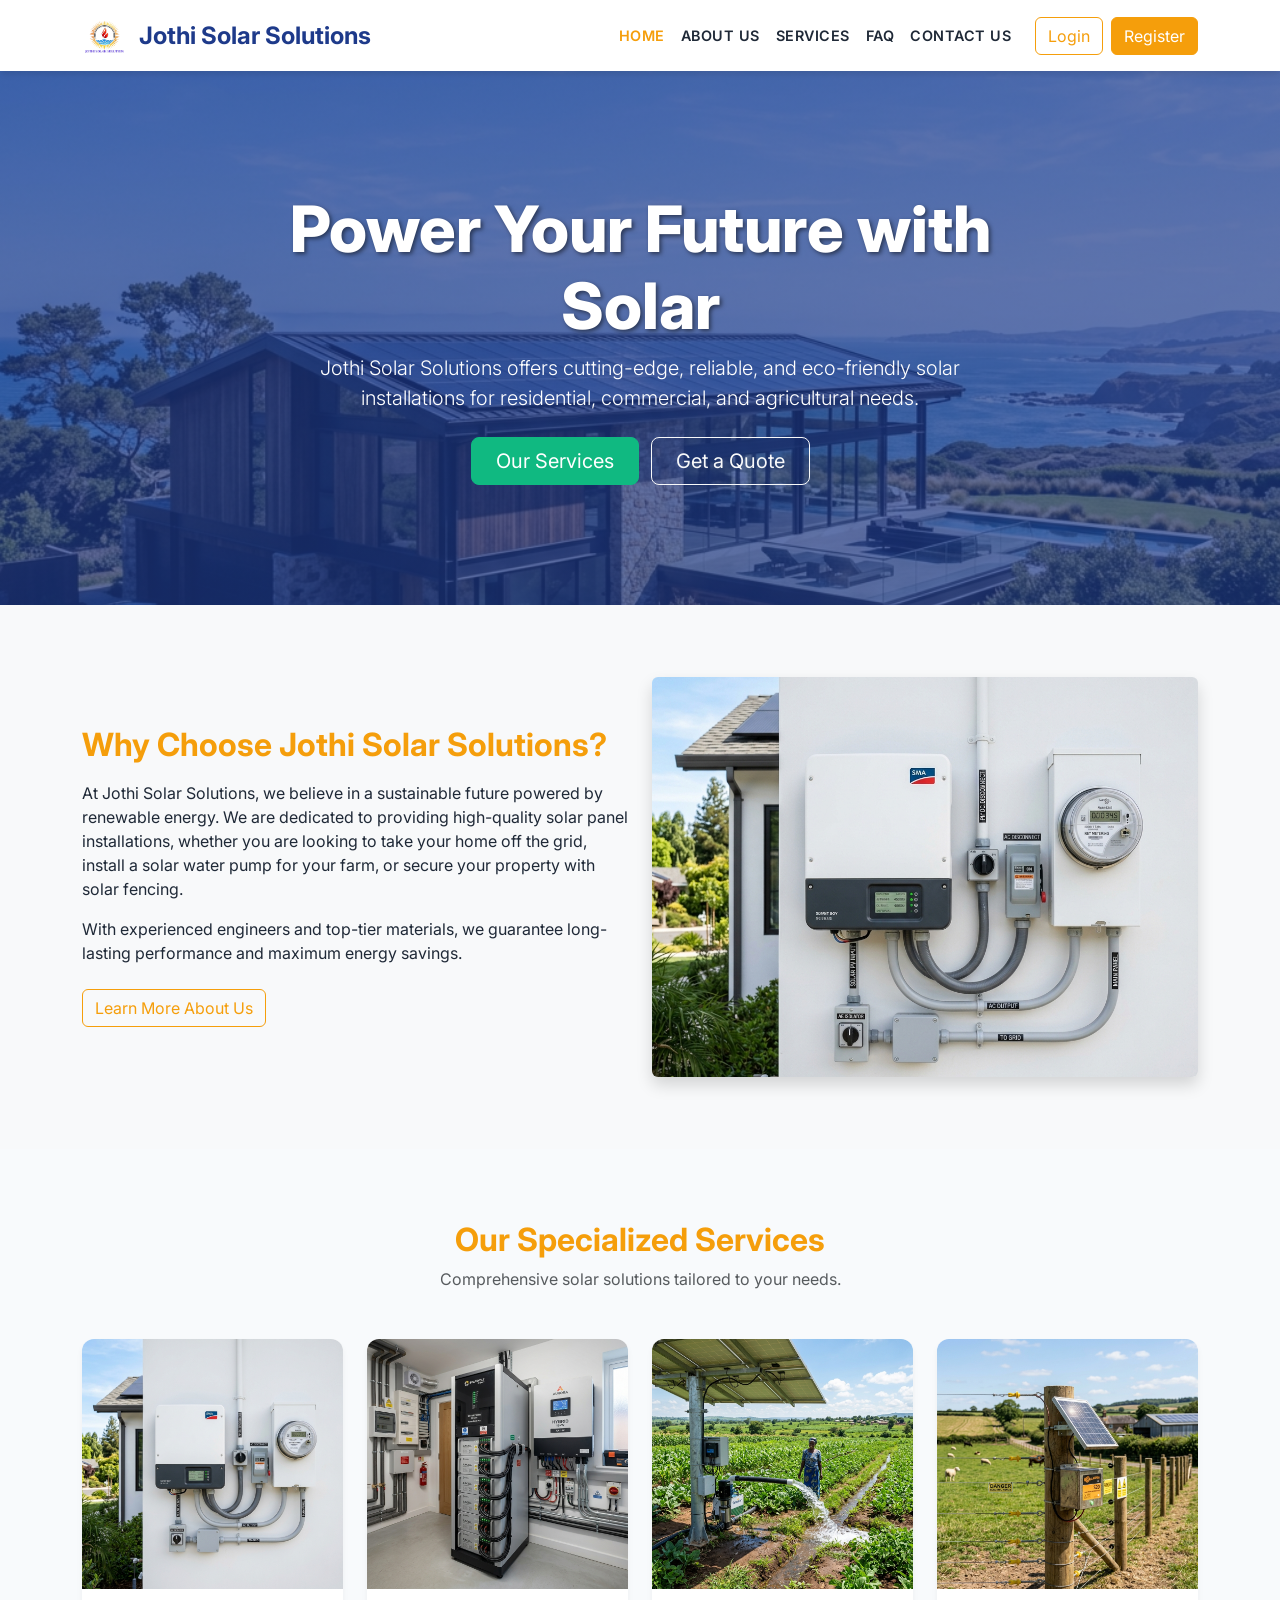
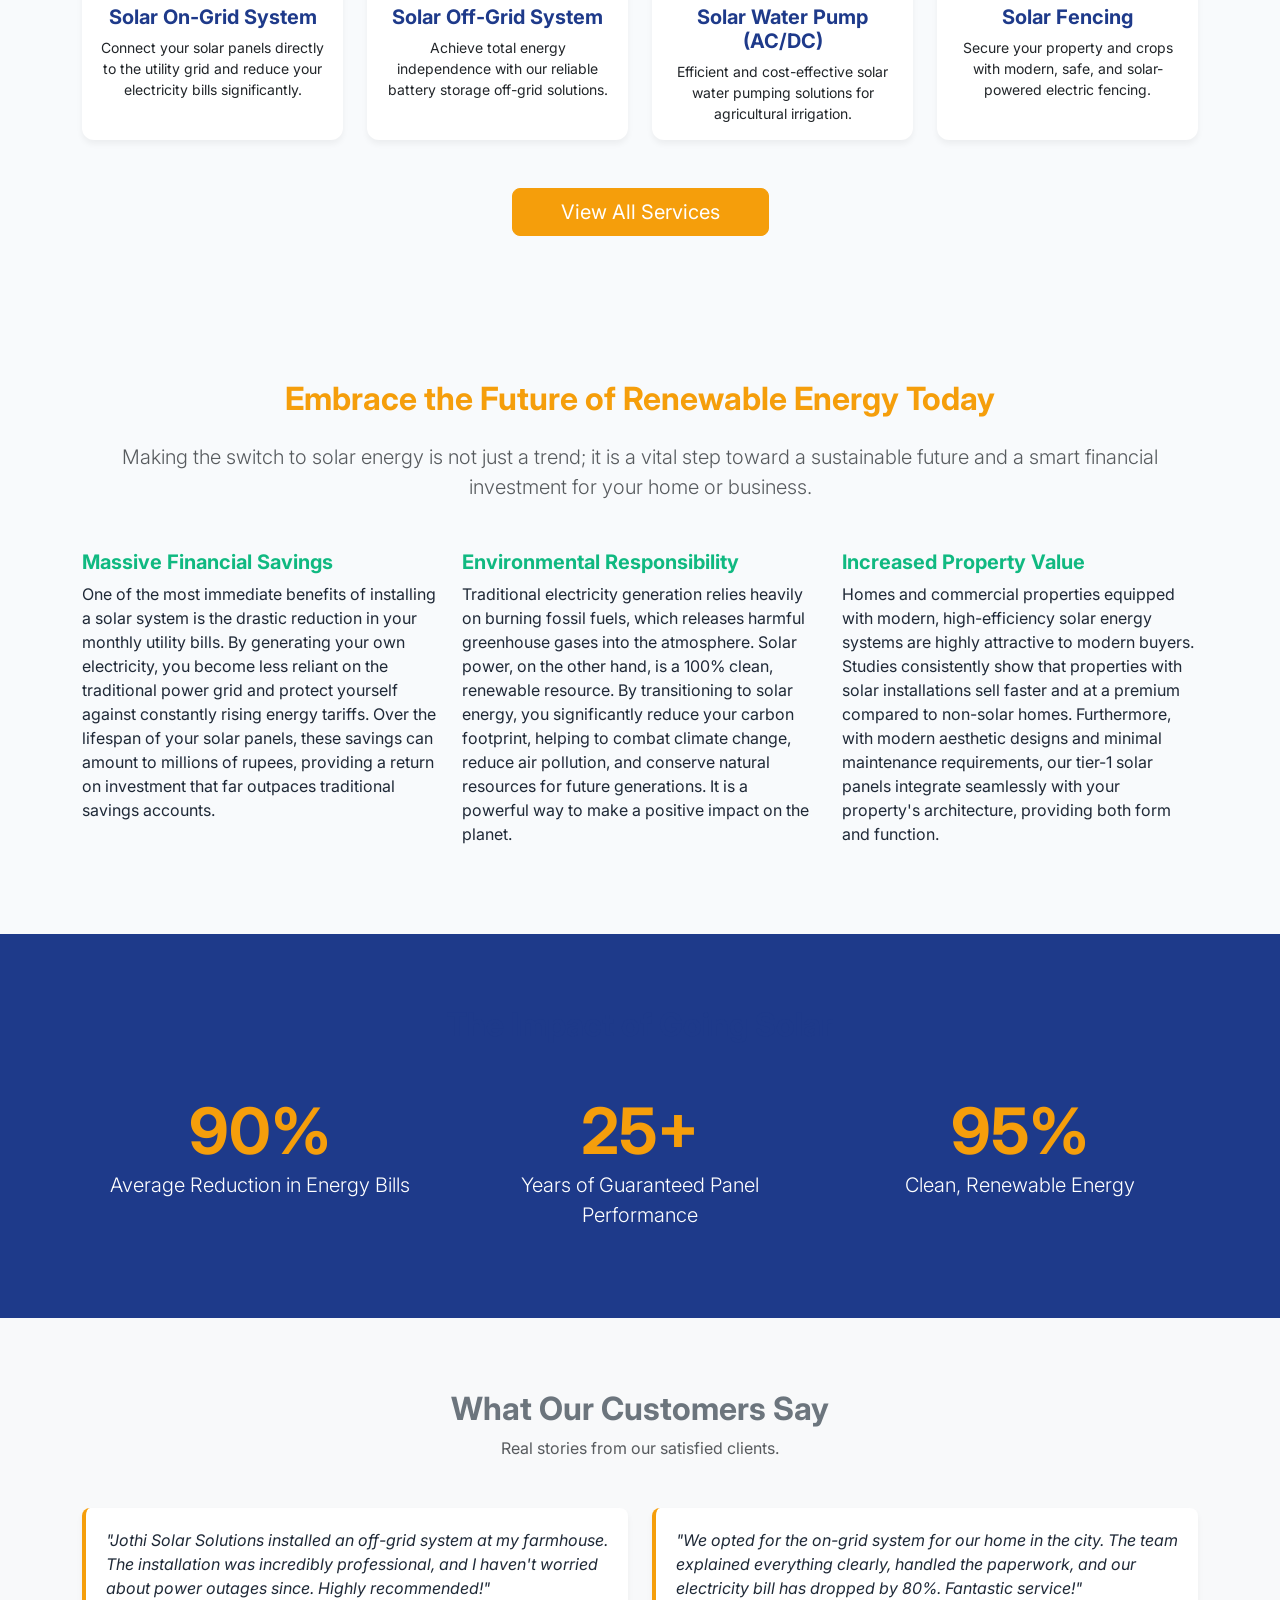
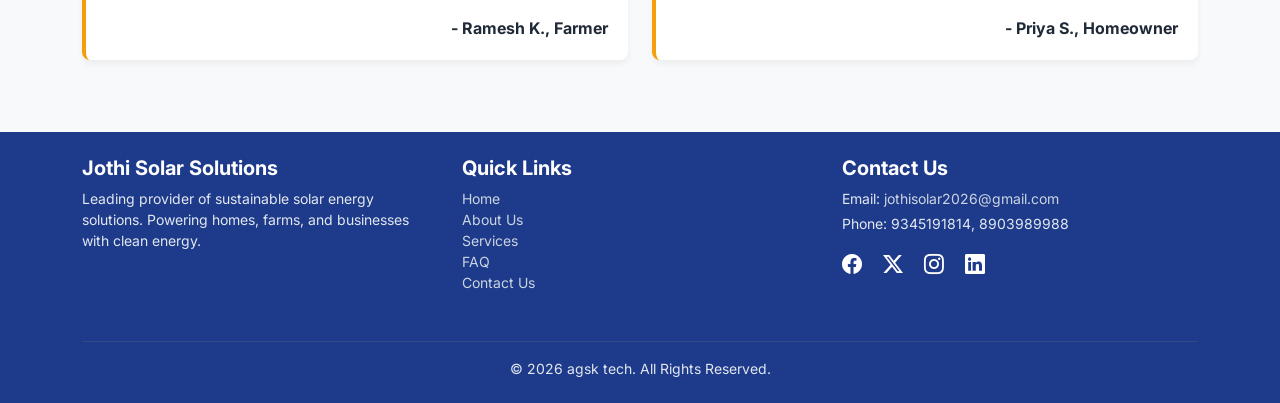
==== commit 2efd2ae1: "Add Login and Register buttons to navigation" ====
--- a/index.html
+++ b/index.html
@@ -48,6 +48,7 @@
 </head>
 
 <body>
+    <a href="#main-content" class="visually-hidden-focusable p-3 bg-primary text-white position-absolute z-3">Skip to main content</a>
 
     <!-- Navigation -->
     <nav class="navbar navbar-expand-lg navbar-light bg-white sticky-top">
@@ -56,23 +57,24 @@
                 <img src="images/logo.png" alt="Jothi Solar Solutions Logo" onerror="this.style.display='none'">
                 <span class="fw-bold text-success fs-4">Jothi Solar Solutions</span>
             </a>
-            <button class="navbar-toggler" type="button" data-bs-toggle="collapse" data-bs-toggle="collapse"
-                data-bs-target="#navbarNav">
+            <button class="navbar-toggler" type="button" data-bs-toggle="collapse" data-bs-target="#navbarNav" aria-controls="navbarNav" aria-expanded="false" aria-label="Toggle navigation">
                 <span class="navbar-toggler-icon"></span>
             </button>
             <div class="collapse navbar-collapse" id="navbarNav">
                 <ul class="navbar-nav ms-auto">
-                    <li class="nav-item"><a class="nav-link active" href="index.html">Home</a></li>
+                    <li class="nav-item"><a class="nav-link active" aria-current="page" href="index.html">Home</a></li>
                     <li class="nav-item"><a class="nav-link" href="about.html">About Us</a></li>
                     <li class="nav-item"><a class="nav-link" href="services.html">Services</a></li>
                     <li class="nav-item"><a class="nav-link" href="faq.html">FAQ</a></li>
                     <li class="nav-item"><a class="nav-link" href="contact.html">Contact Us</a></li>
+                    <li class="nav-item ms-lg-3"><a class="btn btn-outline-primary" href="https://jsswebapp.onrender.com/login/" target="_blank">Login</a></li>
+                    <li class="nav-item ms-lg-2"><a class="btn btn-primary text-white" href="https://jsswebapp.onrender.com/signup/" target="_blank">Register</a></li>
                 </ul>
             </div>
         </div>
     </nav>
 
-    <main>
+    <main id="main-content">
 
     <!-- Hero Section -->
     <section class="hero-section d-flex align-items-center">
@@ -271,10 +273,10 @@
                     </p>
                     <p class="small mb-1">Phone: 9345191814, 8903989988</p>
                     <div class="mt-3 fs-5">
-                        <a href="https://www.facebook.com" target="_blank" rel="noopener noreferrer" class="text-white me-3" title="Facebook"><i class="bi bi-facebook"></i></a>
-                        <a href="https://twitter.com" target="_blank" rel="noopener noreferrer" class="text-white me-3" title="Twitter"><i class="bi bi-twitter-x"></i></a>
-                        <a href="https://www.instagram.com" target="_blank" rel="noopener noreferrer" class="text-white me-3" title="Instagram"><i class="bi bi-instagram"></i></a>
-                        <a href="https://www.linkedin.com" target="_blank" rel="noopener noreferrer" class="text-white" title="LinkedIn"><i class="bi bi-linkedin"></i></a>
+                        <a href="https://www.facebook.com" target="_blank" rel="noopener noreferrer" class="text-white me-3" title="Facebook" aria-label="Facebook"><i class="bi bi-facebook"></i></a>
+                        <a href="https://twitter.com" target="_blank" rel="noopener noreferrer" class="text-white me-3" title="Twitter" aria-label="Twitter"><i class="bi bi-twitter-x"></i></a>
+                        <a href="https://www.instagram.com" target="_blank" rel="noopener noreferrer" class="text-white me-3" title="Instagram" aria-label="Instagram"><i class="bi bi-instagram"></i></a>
+                        <a href="https://www.linkedin.com" target="_blank" rel="noopener noreferrer" class="text-white" title="LinkedIn" aria-label="LinkedIn"><i class="bi bi-linkedin"></i></a>
                     </div>
                 </div>
             </div>
@@ -289,4 +291,4 @@
     <script src="js/script.js"></script>
 </body>
 
-</html>+</html>
